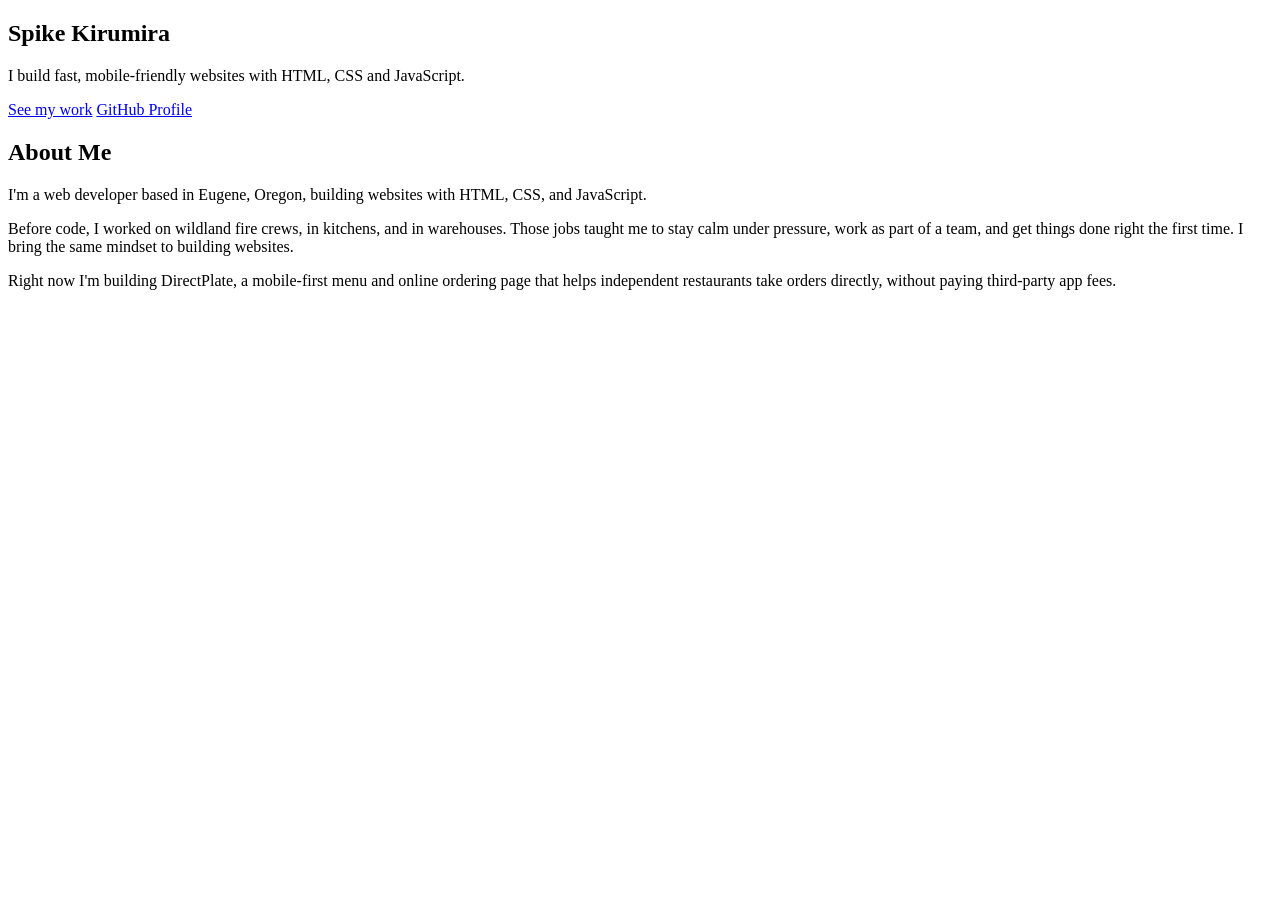
==== index.html @ a1c2012b "Add About section and fix typos" ====
<!DOCTYPE html>
<html lang="en">

<head>
    <meta charset="UTF-8">
    <meta name="viewport" content="width=device-width, initial-scale=1.0">
    <title>Spike | Web Developer.</title>
</head>

<body>
    <main>
        <section id="hero">
            <h1>Spike Kirumira</h1>
            <p>I build fast, mobile-friendly websites with HTML, CSS and JavaScript.</p>
            <a href="#projects">See my work</a>
            <a href="https://github.com/spikeelvis23" target="_blank" rel="noopener">GitHub Profile</a>
        </section>
        <section id="about">
            <h2>About Me</h2>
            <p>I'm a web developer based in Eugene, Oregon, building websites with HTML, CSS, and JavaScript.</p>
            <p>Before code, I worked on wildland fire crews, in kitchens, and in warehouses. Those jobs taught me to
                stay calm under pressure, work as part of a team, and get things done right the first time. I bring
                the same mindset to building websites.</p>
            <p>Right now I'm building DirectPlate, a mobile-first menu and online ordering page that helps independent
                restaurants take orders directly, without paying third-party app fees.</p>
        </section>
    </main>
</body>

</html>
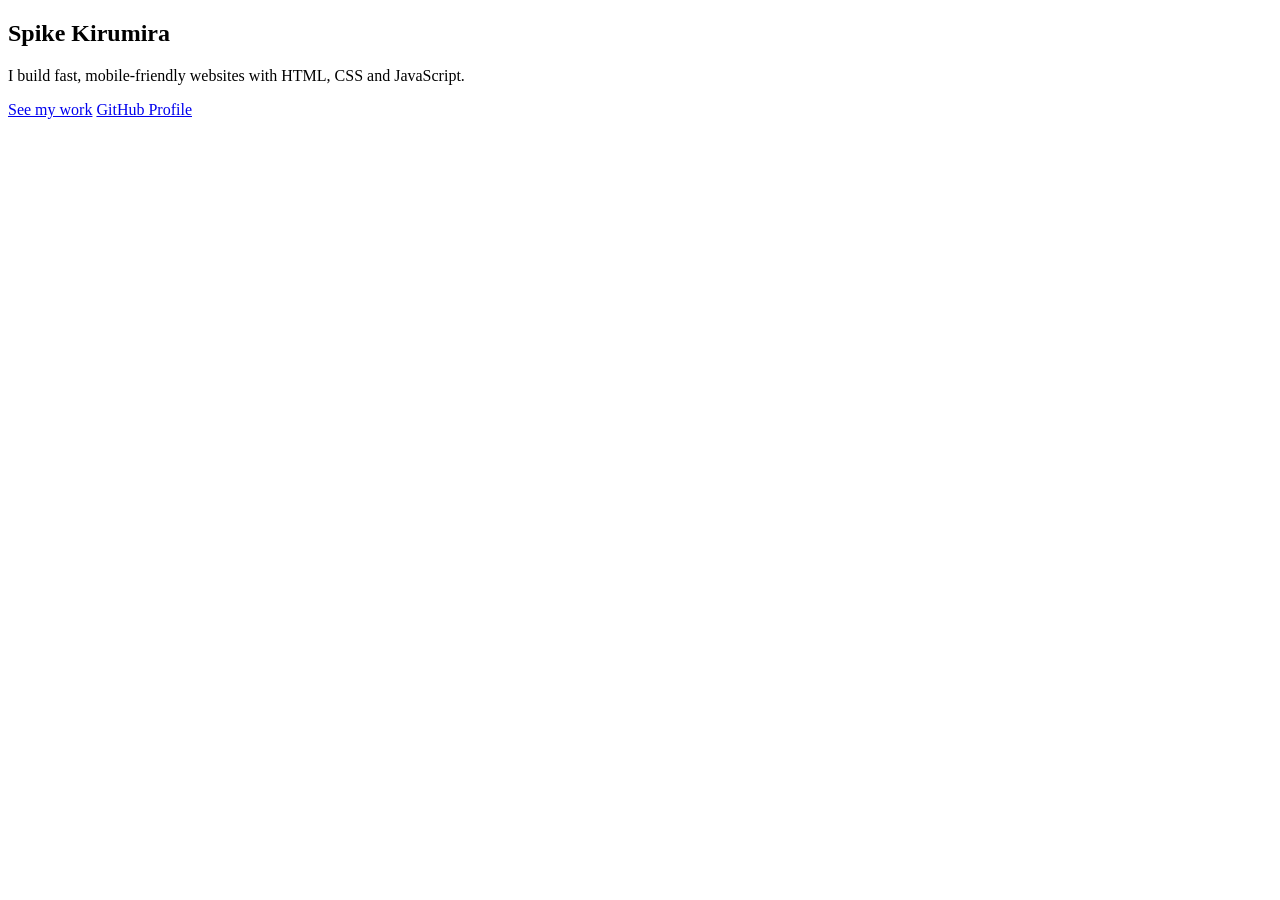
==== commit d4c163c9: "add here section with intro and links" ====
--- a/index.html
+++ b/index.html
@@ -4,7 +4,7 @@
 <head>
     <meta charset="UTF-8">
     <meta name="viewport" content="width=device-width, initial-scale=1.0">
-    <title>Spike | Web Developer.</title>
+    <title>Spike | Web Developer. </title>
 </head>
 
 <body>
@@ -15,15 +15,6 @@
             <a href="#projects">See my work</a>
             <a href="https://github.com/spikeelvis23" target="_blank" rel="noopener">GitHub Profile</a>
         </section>
-        <section id="about">
-            <h2>About Me</h2>
-            <p>I'm a web developer based in Eugene, Oregon, building websites with HTML, CSS, and JavaScript.</p>
-            <p>Before code, I worked on wildland fire crews, in kitchens, and in warehouses. Those jobs taught me to
-                stay calm under pressure, work as part of a team, and get things done right the first time. I bring
-                the same mindset to building websites.</p>
-            <p>Right now I'm building DirectPlate, a mobile-first menu and online ordering page that helps independent
-                restaurants take orders directly, without paying third-party app fees.</p>
-        </section>
     </main>
 </body>
 
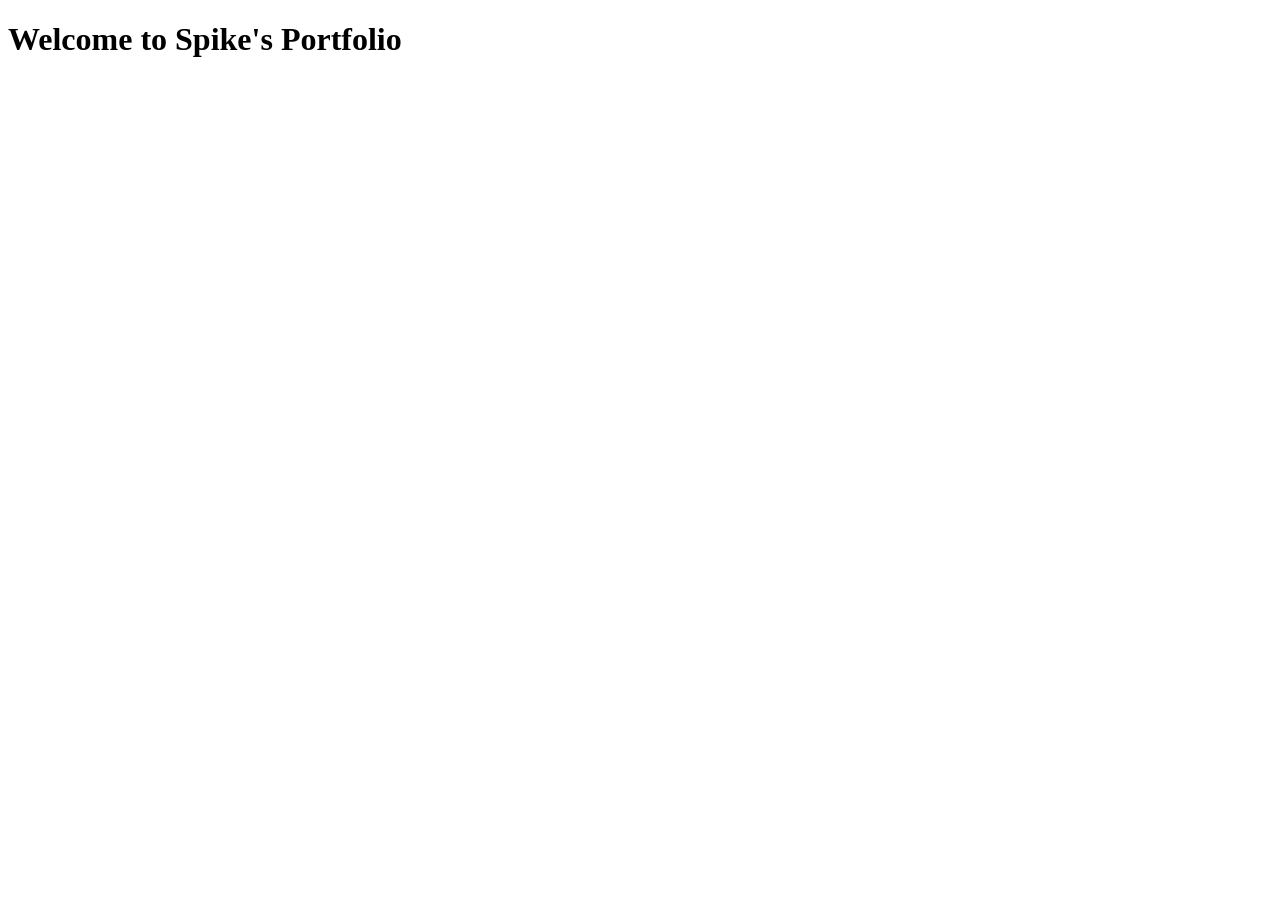
==== commit c66377e8: "Add basic HTML page with heading" ====
--- a/index.html
+++ b/index.html
@@ -9,12 +9,10 @@
 
 <body>
     <main>
-        <section id="hero">
-            <h1>Spike Kirumira</h1>
-            <p>I build fast, mobile-friendly websites with HTML, CSS and JavaScript.</p>
-            <a href="#projects">See my work</a>
-            <a href="https://github.com/spikeelvis23" target="_blank" rel="noopener">GitHub Profile</a>
-        </section>
+        <h1>Welcome to Spike's Portfolio</h1>
+        <p>
+
+        </p>
     </main>
 </body>
 
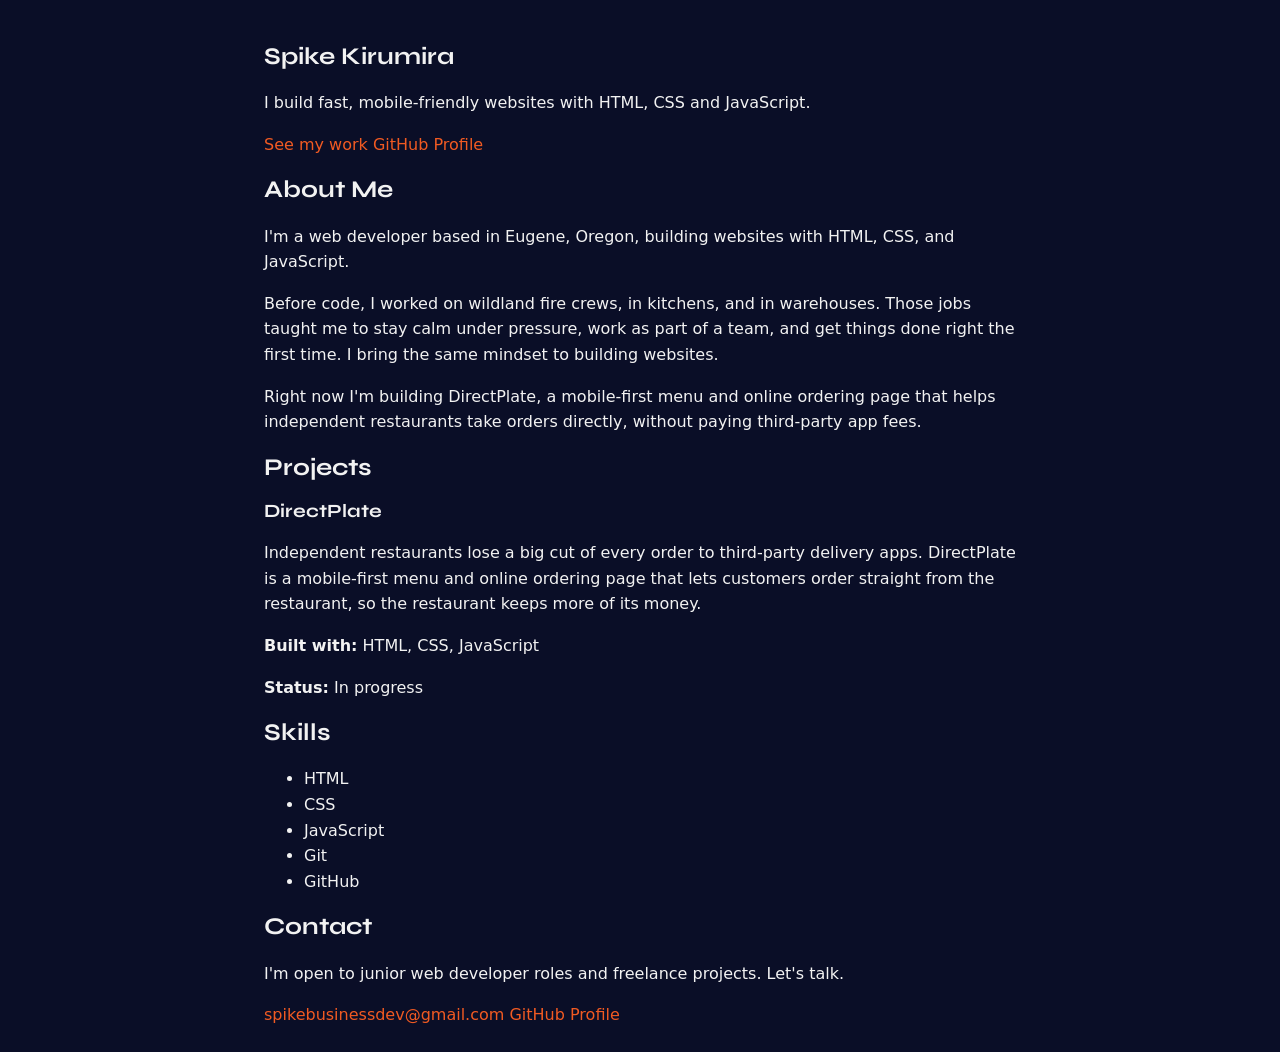
==== commit 15a87fbb: "add color variables and syne heading font" ====
--- a/index.html
+++ b/index.html
@@ -4,15 +4,59 @@
 <head>
     <meta charset="UTF-8">
     <meta name="viewport" content="width=device-width, initial-scale=1.0">
-    <title>Spike | Web Developer. </title>
+    <title>Spike | Web Developer</title>
+    <link rel="preconnect" href="https://fonts.googleapis.com">
+    <link rel="preconnect" href="https://fonts.gstatic.com" crossorigin>
+    <link href="https://fonts.googleapis.com/css2?family=Syne:wght@600;800&display=swap" rel="stylesheet">
+    <link rel="stylesheet" href="style.css">
+    <link rel="icon" href="favicon.ico" type="image/x-icon">
 </head>
 
 <body>
     <main>
-        <h1>Welcome to Spike's Portfolio</h1>
-        <p>
-
-        </p>
+        <section id="hero">
+            <h1>Spike Kirumira</h1>
+            <p>I build fast, mobile-friendly websites with HTML, CSS and JavaScript.</p>
+            <a href="#projects">See my work</a>
+            <a href="https://github.com/spikeelvis23" target="_blank" rel="noopener">GitHub Profile</a>
+        </section>
+        <section id="about">
+            <h2>About Me</h2>
+            <p>I'm a web developer based in Eugene, Oregon, building websites with HTML, CSS, and JavaScript.</p>
+            <p>Before code, I worked on wildland fire crews, in kitchens, and in warehouses. Those jobs taught me to
+                stay calm under pressure, work as part of a team, and get things done right the first time. I bring
+                the same mindset to building websites.</p>
+            <p>Right now I'm building DirectPlate, a mobile-first menu and online ordering page that helps independent
+                restaurants take orders directly, without paying third-party app fees.</p>
+        </section>
+        <!-- Projects section: the "See my work" link jumps here -->
+        <section id="projects">
+            <h2>Projects</h2>
+            <article>
+                <h3>DirectPlate</h3>
+                <p>Independent restaurants lose a big cut of every order to third-party delivery apps.
+                    DirectPlate is a mobile-first menu and online ordering page that lets customers order
+                    straight from the restaurant, so the restaurant keeps more of its money.</p>
+                <p><strong>Built with:</strong> HTML, CSS, JavaScript</p>
+                <p><strong>Status:</strong> In progress</p>
+            </article>
+        </section>
+        <section id="skills">
+            <h2>Skills</h2>
+            <ul>
+                <li>HTML</li>
+                <li>CSS</li>
+                <li>JavaScript</li>
+                <li>Git</li>
+                <li>GitHub</li>
+            </ul>
+        </section>
+        <section id="contact">
+            <h2>Contact</h2>
+            <p>I'm open to junior web developer roles and freelance projects. Let's talk.</p>
+            <a href="mailto:spikebusinessdev@gmail.com">spikebusinessdev@gmail.com</a>
+            <a href="https://github.com/spikeelvis23" target="_blank" rel="noopener">GitHub Profile</a>
+        </section>
     </main>
 </body>
 
--- a/style.css
+++ b/style.css
@@ -0,0 +1,59 @@
+/* Design tokens: change a color here and it updates everywhere */
+:root {
+    --color-bg: #0a0e27;
+    /* dark navy background */
+    --color-text: #f2f2f2;
+    /* off-white text, easier on the eyes than pure white */
+    --color-muted: #a8adc4;
+    /* softer text for less important info */
+    --color-accent: #f15a22;
+    /* orange, used for links and highlights */
+    --font-heading: "Syne", system-ui, sans-serif;
+    --font-body: system-ui, sans-serif;
+}
+
+
+/* Make widths include padding and borders, so sizes are predictable */
+*,
+*::before,
+*::after {
+    box-sizing: border-box;
+}
+
+/* Base page styles */
+body {
+    margin: 0;
+    /* remove the browser's default gap around the page */
+    font-family: var(--font-body);
+    /* use the device's clean built-in font, which loads instantly */
+    line-height: 1.6;
+    /* space between lines, easier to read */
+    color: var(--color-text);
+    /* near-black text, softer on the eyes than pure black */
+    background: var(--color-bg);
+}
+
+/* Keep content from stretching too wide on big screens */
+main {
+    max-width: 800px;
+    /* lines stay a comfortable reading length */
+    margin: 0 auto;
+    /* "auto" on left and right centers it */
+    padding: 1.5rem;
+    /* breathing room on the sides, so text doesn't touch phone edges */
+}
+
+/* Heading get the bold display font */
+h1,
+h2,
+h3 {
+    font-family: var(--font-heading);
+    line-height: 1.1;
+    /*big headings look better with tighter lines */
+}
+
+/* Links get the accent color */
+a {
+    color: var(--color-accent);
+    text-decoration: none;
+}
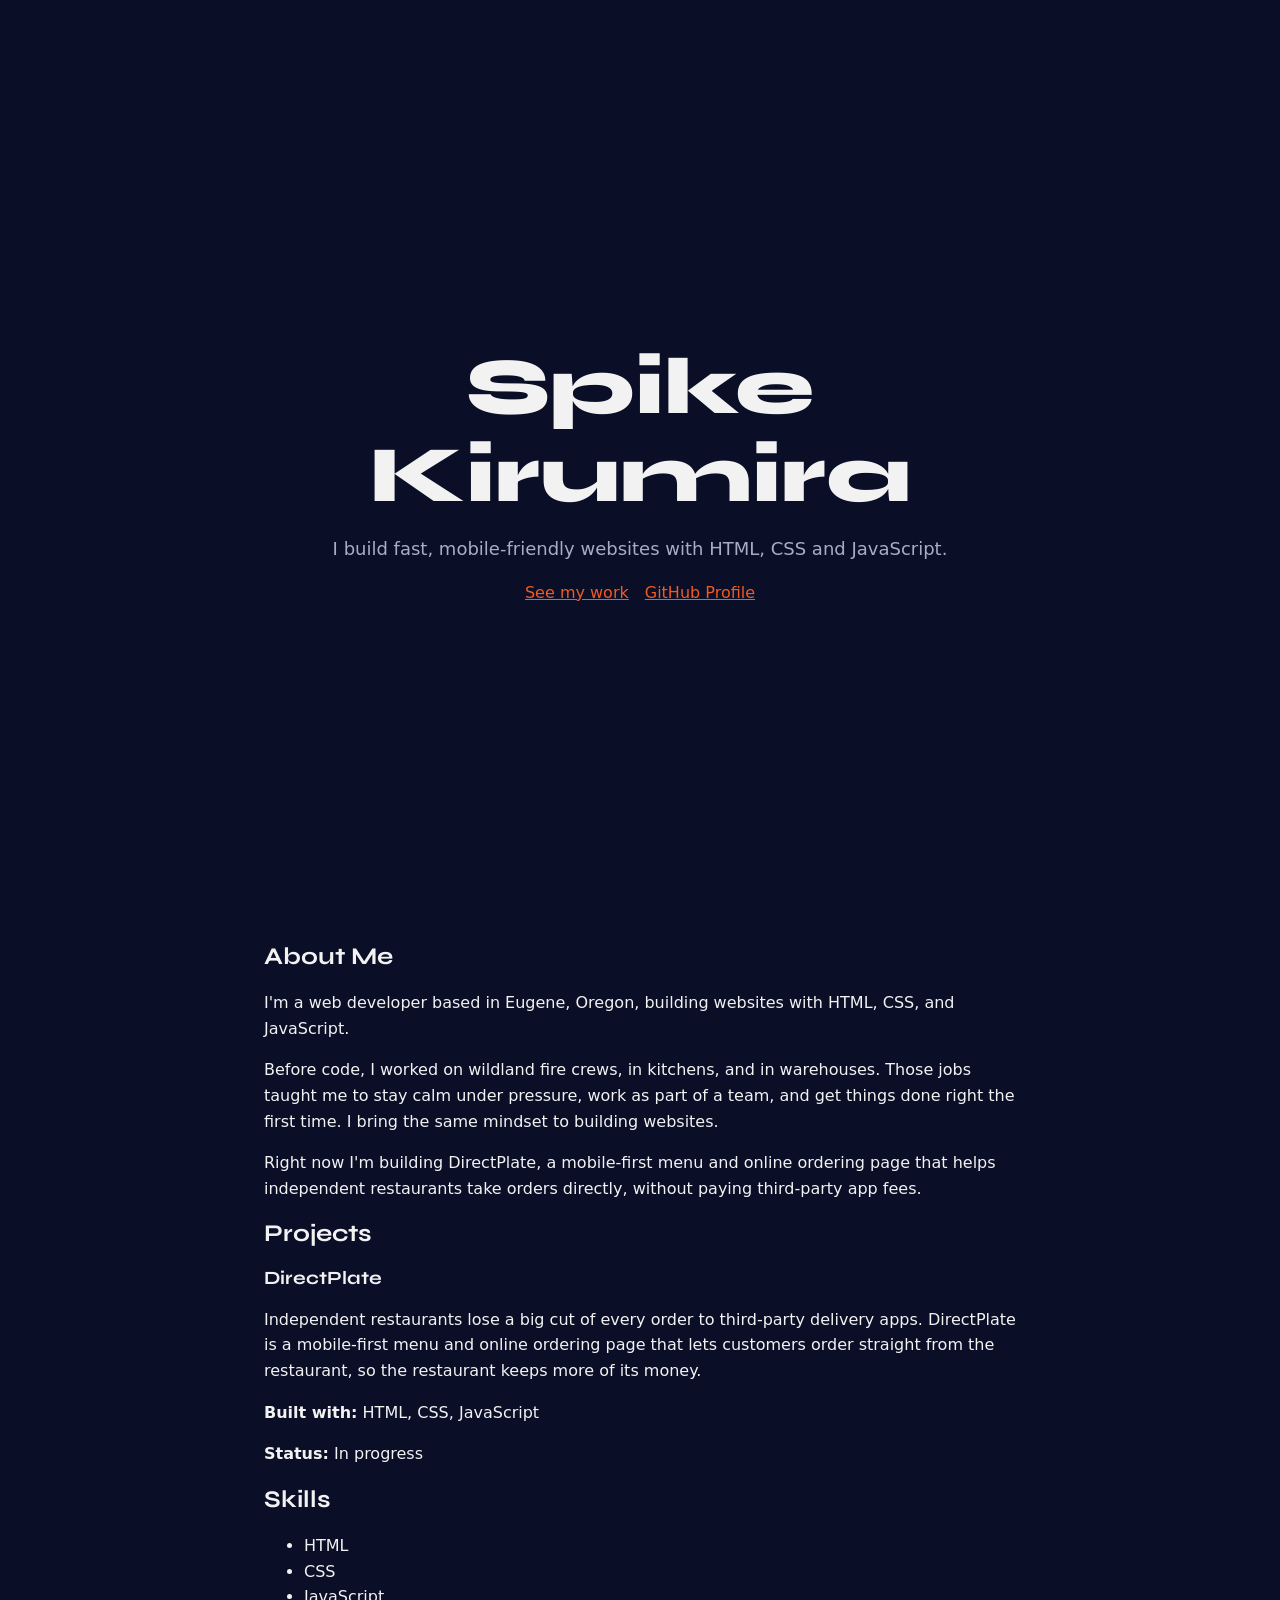
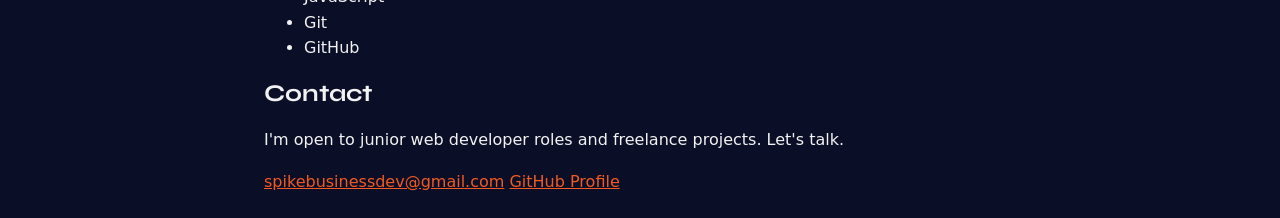
==== commit 88fd32fe: "style hero section" ====
--- a/index.html
+++ b/index.html
@@ -17,8 +17,10 @@
         <section id="hero">
             <h1>Spike Kirumira</h1>
             <p>I build fast, mobile-friendly websites with HTML, CSS and JavaScript.</p>
-            <a href="#projects">See my work</a>
-            <a href="https://github.com/spikeelvis23" target="_blank" rel="noopener">GitHub Profile</a>
+            <div class="hero-links">
+                <a href="#projects">See my work</a>
+                <a href="https://github.com/spikeelvis23" target="_blank" rel="noopener">GitHub Profile</a>
+            </div>
         </section>
         <section id="about">
             <h2>About Me</h2>
--- a/style.css
+++ b/style.css
@@ -28,8 +28,8 @@
     /* use the device's clean built-in font, which loads instantly */
     line-height: 1.6;
     /* space between lines, easier to read */
+    /* off-white text, softer on the eyes than pure white */
     color: var(--color-text);
-    /* near-black text, softer on the eyes than pure black */
     background: var(--color-bg);
 }
 
@@ -43,7 +43,7 @@
     /* breathing room on the sides, so text doesn't touch phone edges */
 }
 
-/* Heading get the bold display font */
+/* Headings get the bold display font */
 h1,
 h2,
 h3 {
@@ -55,5 +55,37 @@
 /* Links get the accent color */
 a {
     color: var(--color-accent);
-    text-decoration: none;
+}
+
+/* Hero: fills the first screen, everything centered */
+#hero {
+    min-height: 100vh;
+    display: flex;
+    flex-direction: column;
+    justify-content: center;
+    align-items: center;
+    text-align: center;
+    gap: 1rem;
+}
+
+/* Your name: big and bold */
+#hero h1 {
+    font-size: clamp(2.5rem, 10vw, 5rem);
+    font-weight: 800;
+    margin: 0;
+}
+
+/* Tagline: softer color */
+#hero p {
+    font-size: 1.125rem;
+    color: var(--color-muted);
+    margin: 0;
+}
+
+/* Links in a row that wraps on small screens */
+.hero-links {
+    display: flex;
+    flex-wrap: wrap;
+    justify-content: center;
+    gap: 1rem;
 }
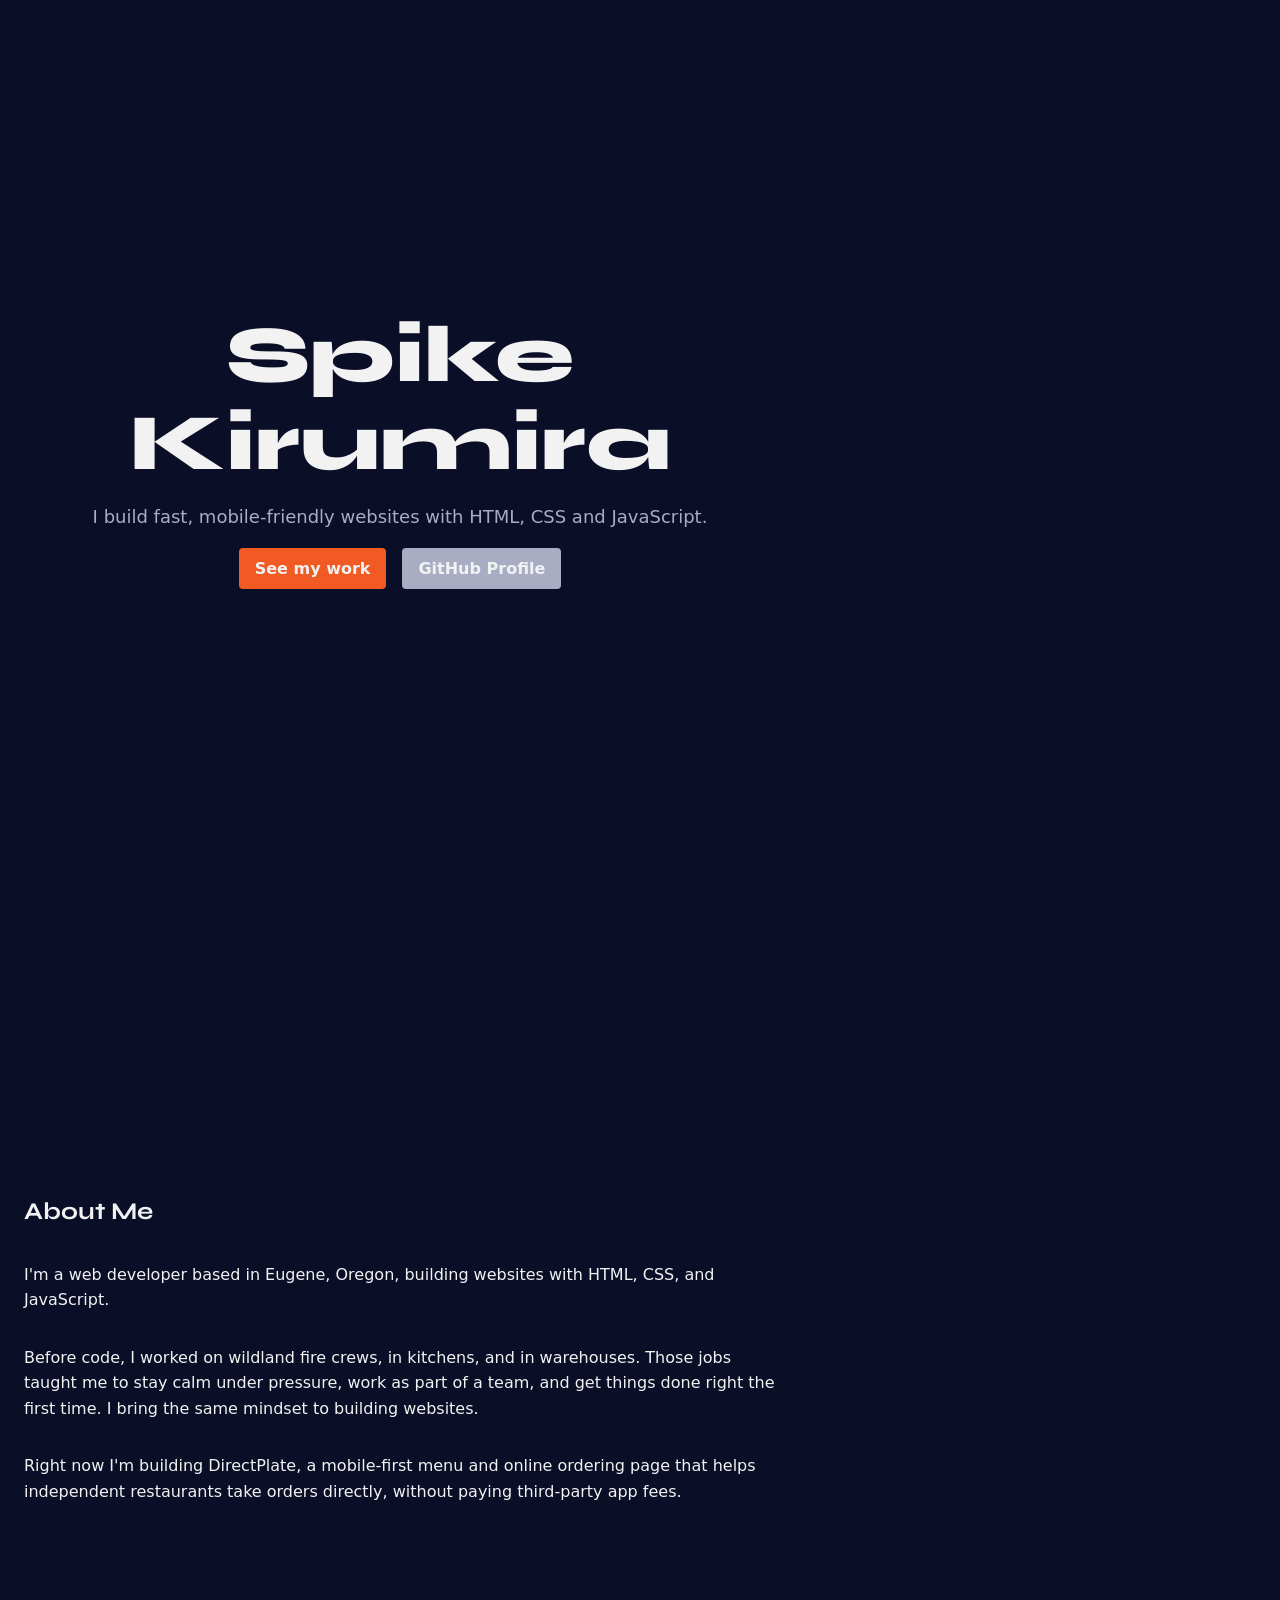
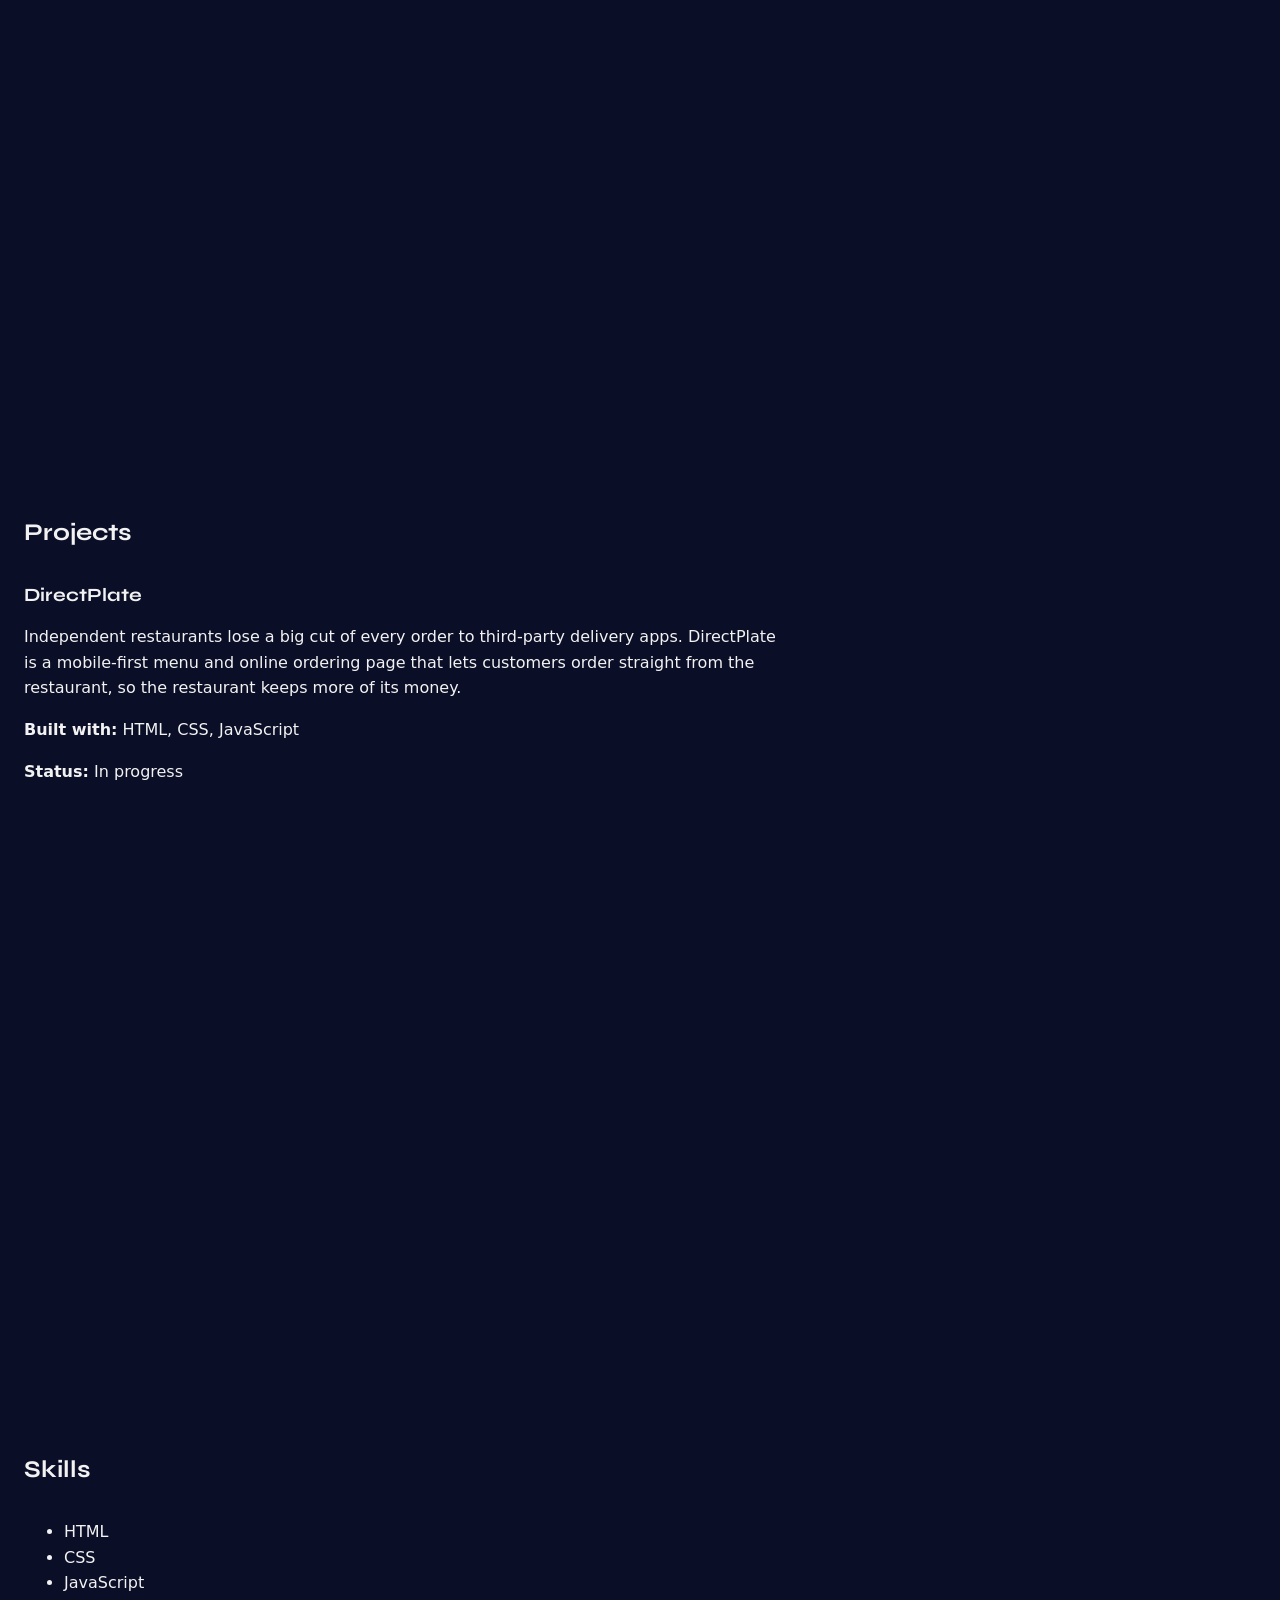
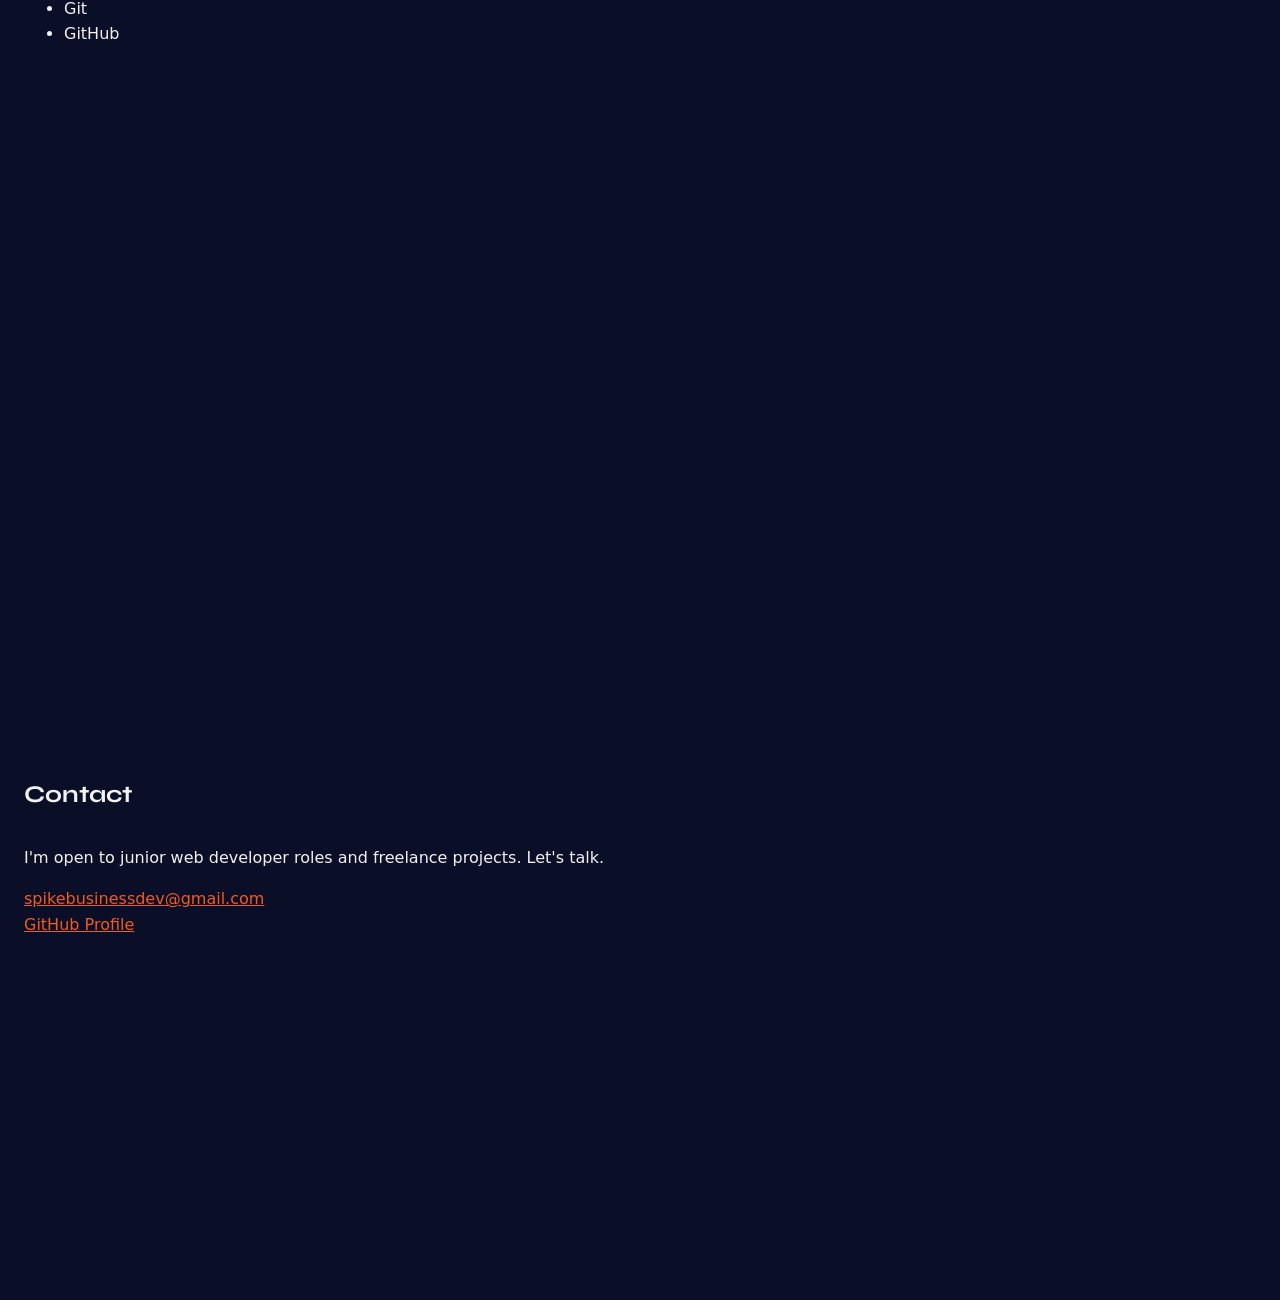
==== commit 5e756b50: "Make esch section a full-screen page" ====
--- a/index.html
+++ b/index.html
@@ -18,8 +18,9 @@
             <h1>Spike Kirumira</h1>
             <p>I build fast, mobile-friendly websites with HTML, CSS and JavaScript.</p>
             <div class="hero-links">
-                <a href="#projects">See my work</a>
-                <a href="https://github.com/spikeelvis23" target="_blank" rel="noopener">GitHub Profile</a>
+                <a href="#projects" class="btn btn-primary">See my work</a>
+                <a href="https://github.com/spikeelvis23" target="_blank" rel="noopener"
+                    class="btn btn-secondary">GitHub Profile</a>
             </div>
         </section>
         <section id="about">
--- a/style.css
+++ b/style.css
@@ -36,12 +36,9 @@
 /* Keep content from stretching too wide on big screens */
 main {
     max-width: 800px;
-    /* lines stay a comfortable reading length */
-    margin: 0 auto;
-    /* "auto" on left and right centers it */
-    padding: 1.5rem;
-    /* breathing room on the sides, so text doesn't touch phone edges */
+    ...
 }
+
 
 /* Headings get the bold display font */
 h1,
@@ -88,4 +85,42 @@
     flex-wrap: wrap;
     justify-content: center;
     gap: 1rem;
+}
+
+/* Buttons */
+.btn {
+    display: inline-block;
+    padding: 0.5rem 1rem;
+    border-radius: 0.25rem;
+    text-decoration: none;
+    font-weight: 600;
+}
+
+/* Main button; solid orange with dark text */
+.btn-primary {
+    background-color: var(--color-accent);
+    color: var(--color-text);
+}
+
+/* Backup button; just the outline, with light text */
+.btn-secondary {
+    background-color: var(--color-muted);
+    color: var(--color-text);
+}
+
+/* Every section is its own full-screen "page" */
+section {
+    min-height: 100vh;
+    padding: 4rem 1.5rem;
+    display: flex;
+    flex-direction: column;
+    justify-content: center;
+}
+
+/* Keep the text inside each page from getting too wide */
+section>* {
+    width: 100%;
+    max-width: 800px;
+    margin-left: auto;
+    margin-right: auto;
 }
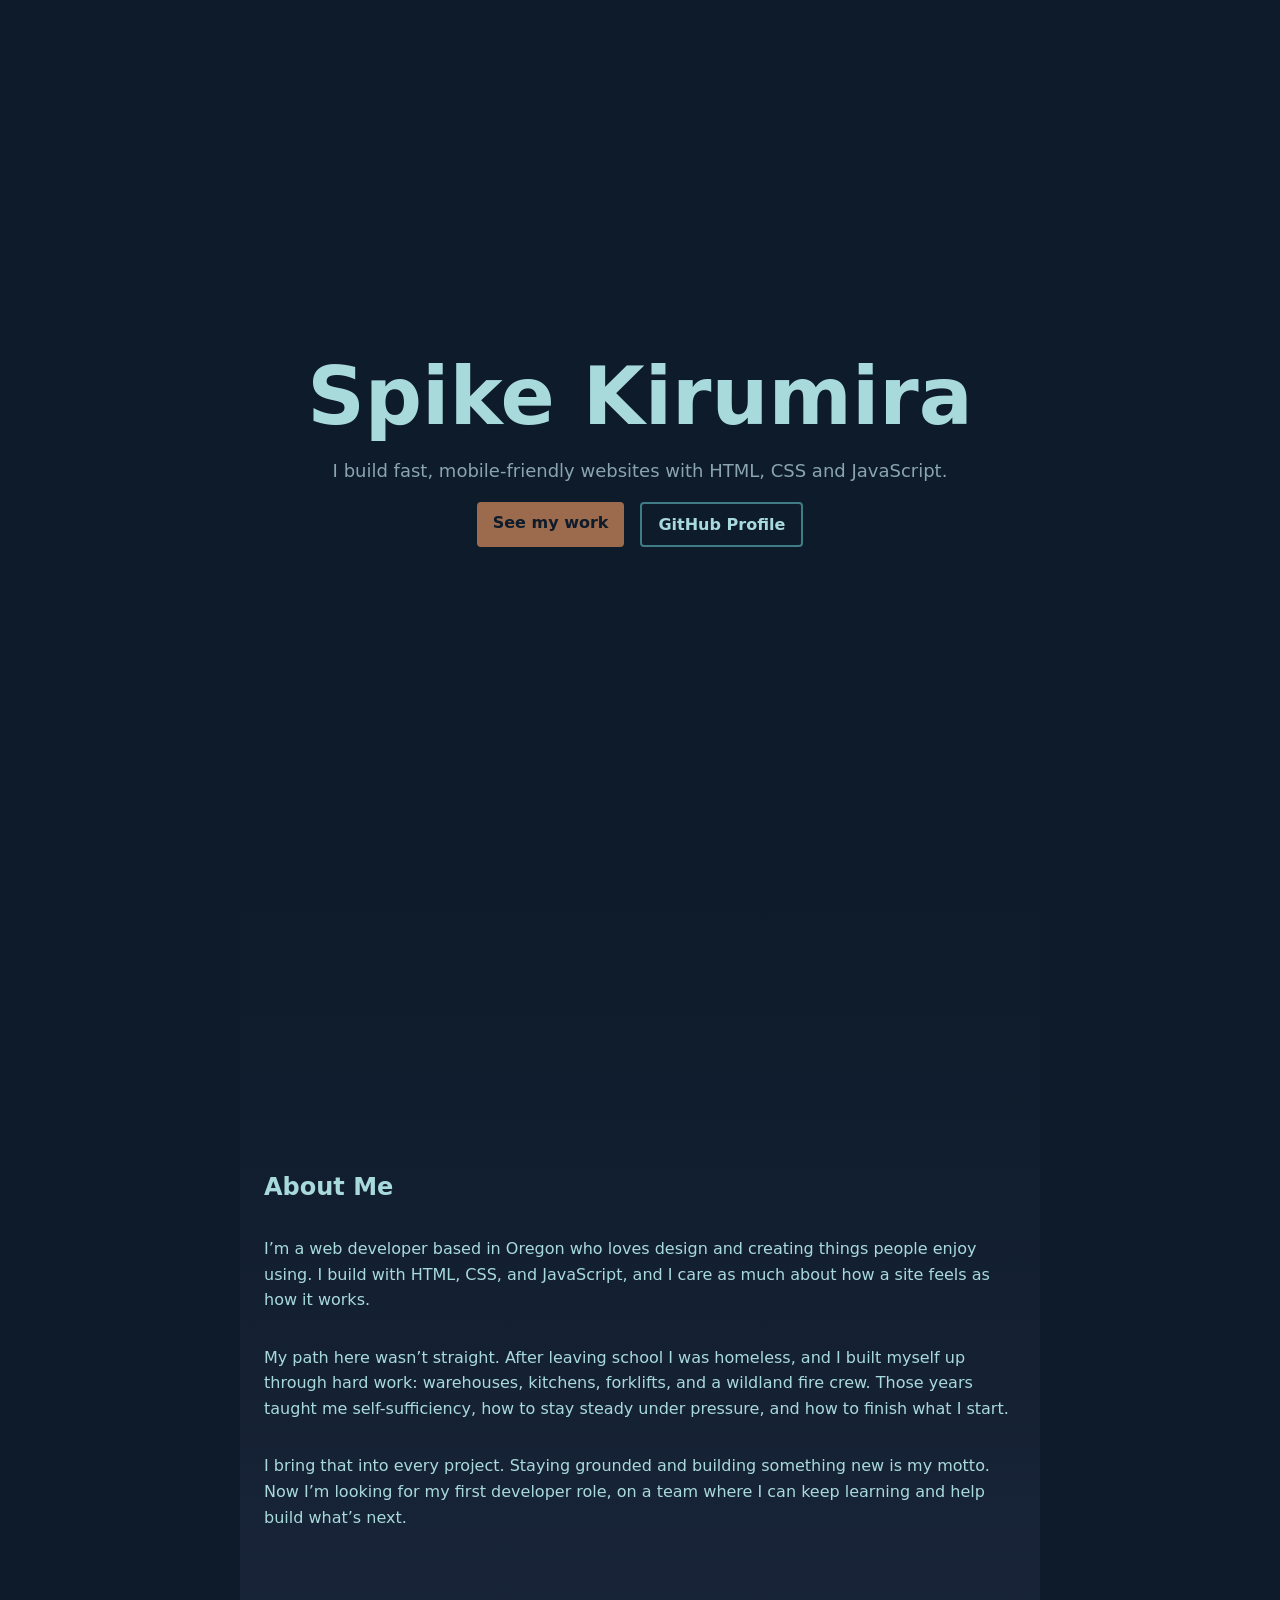
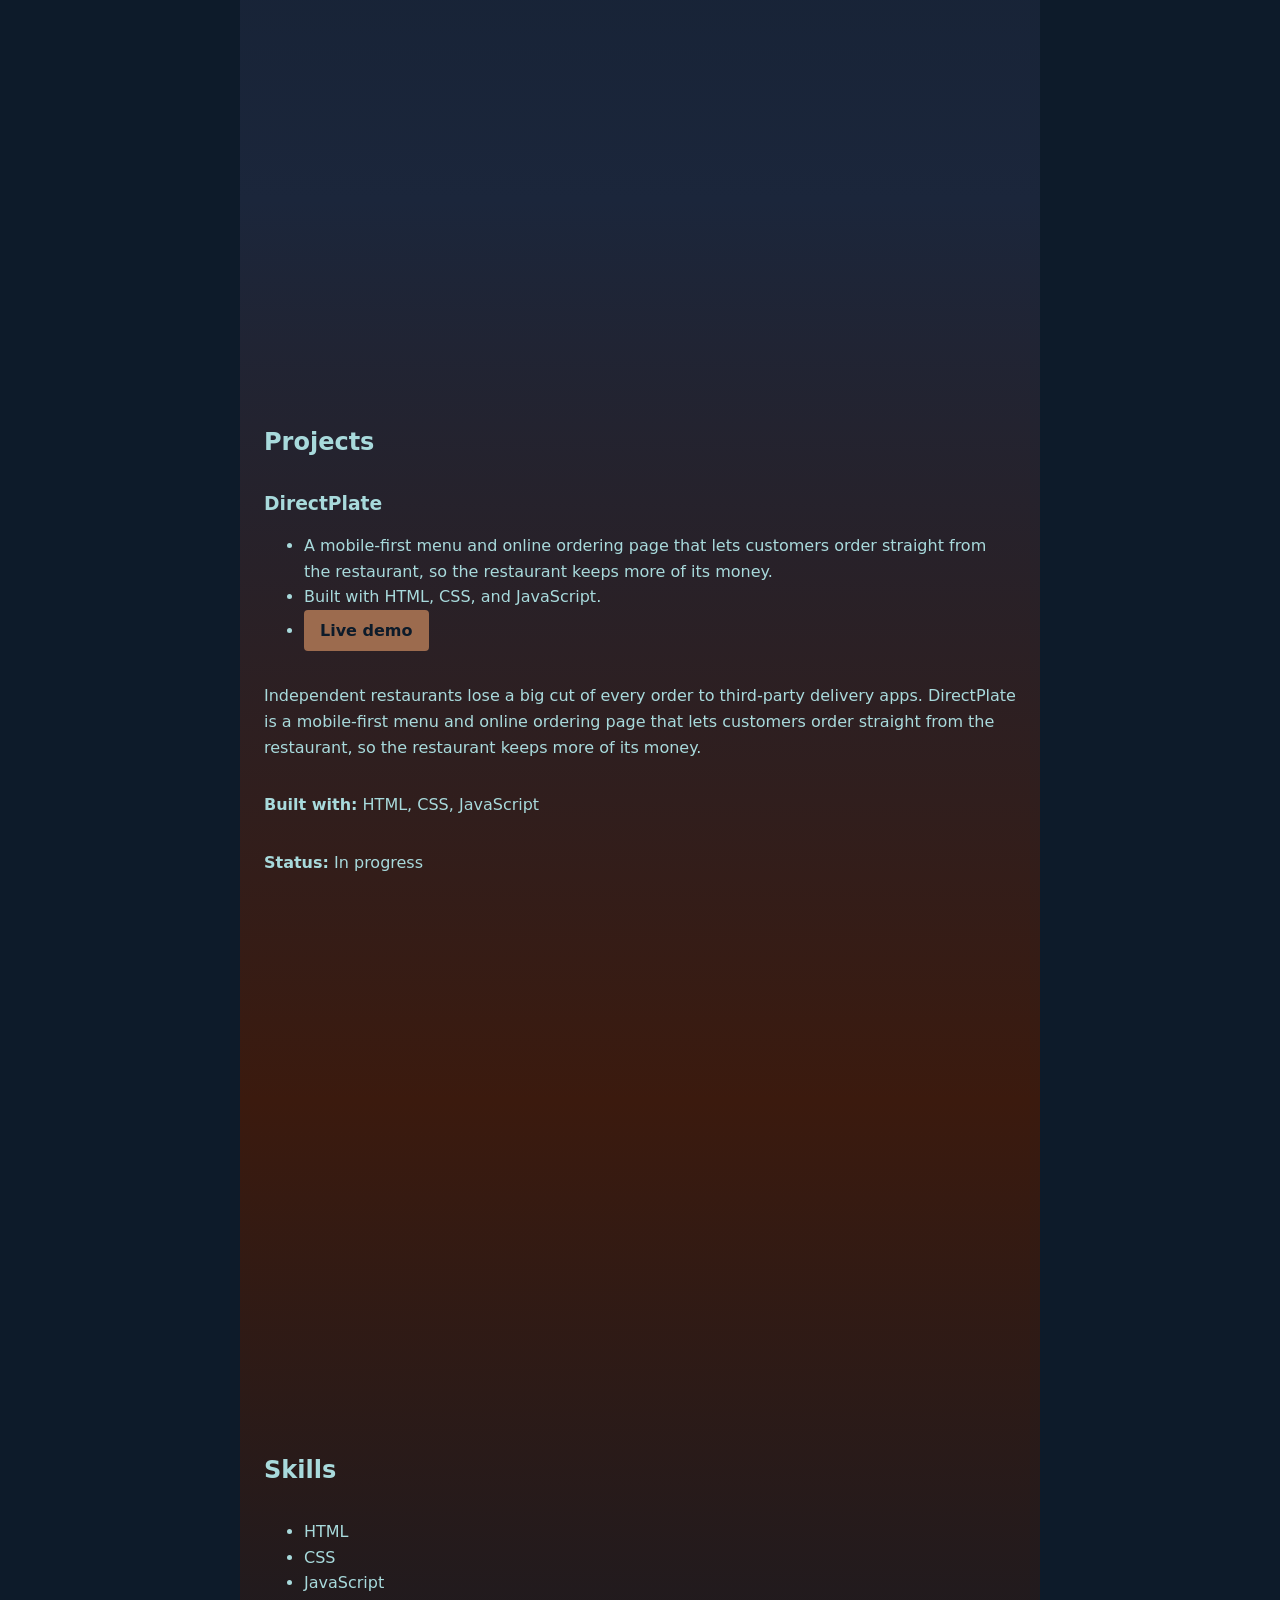
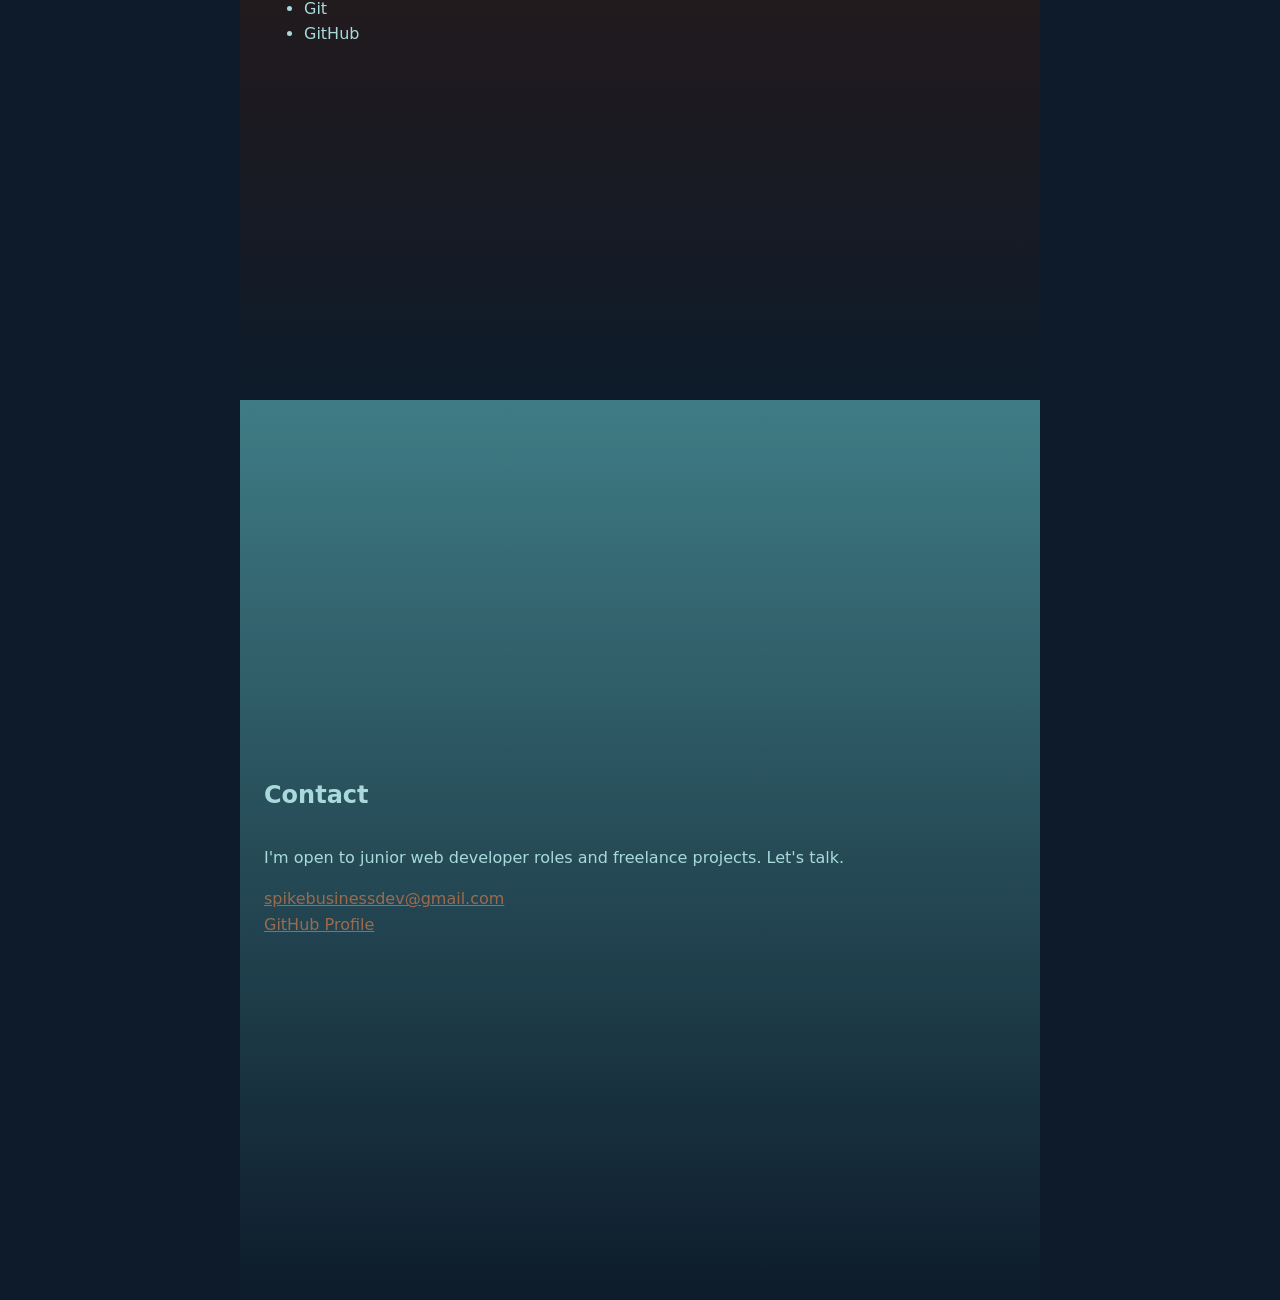
==== commit 484b5073: "Add DirectPlate card with in-progress label" ====
--- a/index.html
+++ b/index.html
@@ -25,23 +25,39 @@
         </section>
         <section id="about">
             <h2>About Me</h2>
-            <p>I'm a web developer based in Eugene, Oregon, building websites with HTML, CSS, and JavaScript.</p>
-            <p>Before code, I worked on wildland fire crews, in kitchens, and in warehouses. Those jobs taught me to
-                stay calm under pressure, work as part of a team, and get things done right the first time. I bring
-                the same mindset to building websites.</p>
-            <p>Right now I'm building DirectPlate, a mobile-first menu and online ordering page that helps independent
-                restaurants take orders directly, without paying third-party app fees.</p>
+            <p> I’m a web developer based in Oregon who loves design and creating things people enjoy using. I build
+                with HTML, CSS, and JavaScript, and I care as much about how a site feels as how it works.</p>
+
+            <p>My path here wasn’t straight. After leaving school I was homeless, and I built myself up through hard
+                work: warehouses, kitchens, forklifts, and a wildland fire crew. Those years taught me self-sufficiency,
+                how to stay steady under pressure, and how to finish what I start.</p>
+
+            <p> I bring that into every project. Staying grounded and building something new is my motto. Now I’m
+                looking for my first developer role, on a team where I can keep learning and help build what’s next.</p>
         </section>
         <!-- Projects section: the "See my work" link jumps here -->
         <section id="projects">
             <h2>Projects</h2>
             <article>
-                <h3>DirectPlate</h3>
-                <p>Independent restaurants lose a big cut of every order to third-party delivery apps.
-                    DirectPlate is a mobile-first menu and online ordering page that lets customers order
-                    straight from the restaurant, so the restaurant keeps more of its money.</p>
-                <p><strong>Built with:</strong> HTML, CSS, JavaScript</p>
-                <p><strong>Status:</strong> In progress</p>
+                <H3>DirectPlate</H3>
+                <ul>
+                    <li>
+                        A mobile-first menu and online ordering page that lets customers order straight from the
+                        restaurant, so the restaurant keeps more of its money.
+                    </li>
+                    <li>
+                        Built with HTML, CSS, and JavaScript.
+                    </li>
+                    <li>
+                        <a href="https://spikeelvis23.github.io/directplate/" class="btn btn-primary">Live demo</a>
+                    </li>
+                </ul>
+            </article>
+            <p>Independent restaurants lose a big cut of every order to third-party delivery apps.
+                DirectPlate is a mobile-first menu and online ordering page that lets customers order
+                straight from the restaurant, so the restaurant keeps more of its money.</p>
+            <p><strong>Built with:</strong> HTML, CSS, JavaScript</p>
+            <p><strong>Status:</strong> In progress</p>
             </article>
         </section>
         <section id="skills">
--- a/style.css
+++ b/style.css
@@ -1,17 +1,25 @@
 /* Design tokens: change a color here and it updates everywhere */
 :root {
-    --color-bg: #0a0e27;
-    /* dark navy background */
-    --color-text: #f2f2f2;
-    /* off-white text, easier on the eyes than pure white */
-    --color-muted: #a8adc4;
-    /* softer text for less important info */
-    --color-accent: #f15a22;
-    /* orange, used for links and highlights */
-    --font-heading: "Syne", system-ui, sans-serif;
-    --font-body: system-ui, sans-serif;
+    /* Colors, named by their job so you can swap them safely */
+    --color-bg: #0D1B2A;
+    /* ink navy: page background */
+    --color-surface: #1B263B;
+    /* harbor: cards/sections */
+    --color-accent: #9c6b4E;
+    /* slate orange, lightened so dark text on it is readable */
+    --color-secondary: #3F7C85;
+    /* ocean: borders, secondary accents */
+    --color-ember: #3B1A0E;
+    /* dark warm brown for gradients */
+    --color-text: #A8DADC;
+    /* seafoam: main text on dark */
+    --color-muted: #8AA4B0;
+    /* softer text, like the tagline */
+
+    /* Fonts: built-in system fonts, which load instantly */
+    --font-body: system-ui, -apple-system, "Segoe UI", Roboto, sans-serif;
+    --font-heading: system-ui, -apple-system, "Segoe UI", Roboto, sans-serif;
 }
-
 
 /* Make widths include padding and borders, so sizes are predictable */
 *,
@@ -25,10 +33,8 @@
     margin: 0;
     /* remove the browser's default gap around the page */
     font-family: var(--font-body);
-    /* use the device's clean built-in font, which loads instantly */
     line-height: 1.6;
     /* space between lines, easier to read */
-    /* off-white text, softer on the eyes than pure white */
     color: var(--color-text);
     background: var(--color-bg);
 }
@@ -36,17 +42,17 @@
 /* Keep content from stretching too wide on big screens */
 main {
     max-width: 800px;
-    ...
+    margin: 0 auto;
+    /* center it */
 }
 
-
-/* Headings get the bold display font */
+/* Headings */
 h1,
 h2,
 h3 {
     font-family: var(--font-heading);
     line-height: 1.1;
-    /*big headings look better with tighter lines */
+    /* big headings look better with tighter lines */
 }
 
 /* Links get the accent color */
@@ -68,6 +74,7 @@
 /* Your name: big and bold */
 #hero h1 {
     font-size: clamp(2.5rem, 10vw, 5rem);
+    /* scales with screen width, within limits */
     font-weight: 800;
     margin: 0;
 }
@@ -87,7 +94,7 @@
     gap: 1rem;
 }
 
-/* Buttons */
+/* Buttons: shared base styles */
 .btn {
     display: inline-block;
     padding: 0.5rem 1rem;
@@ -96,15 +103,16 @@
     font-weight: 600;
 }
 
-/* Main button; solid orange with dark text */
+/* Main button: solid orange with dark text */
 .btn-primary {
     background-color: var(--color-accent);
-    color: var(--color-text);
+    color: var(--color-bg);
 }
 
-/* Backup button; just the outline, with light text */
+/* Backup button: transparent with an outline and light text */
 .btn-secondary {
-    background-color: var(--color-muted);
+    background-color: transparent;
+    border: 2px solid var(--color-secondary);
     color: var(--color-text);
 }
 
@@ -117,10 +125,30 @@
     justify-content: center;
 }
 
-/* Keep the text inside each page from getting too wide */
+/* Keep the text inside each section from getting too wide */
 section>* {
     width: 100%;
     max-width: 800px;
     margin-left: auto;
     margin-right: auto;
+}
+
+/* About: ink navy fading into harbor */
+#about {
+    background: linear-gradient(180deg, var(--color-bg) 0%, var(--color-surface) 100%);
+}
+
+/* Projects: harbor fading into dark ember */
+#projects {
+    background: linear-gradient(180deg, var(--color-surface) 0%, var(--color-ember) 100%);
+}
+
+/* Skills: dark ember fading into ink navy */
+#skills {
+    background: linear-gradient(180deg, var(--color-ember) 0%, var(--color-bg) 100%);
+}
+
+/* Contact: ocean teal fading into ink navy */
+#contact {
+    background: linear-gradient(180deg, var(--color-secondary) 0%, var(--color-bg) 100%);
 }
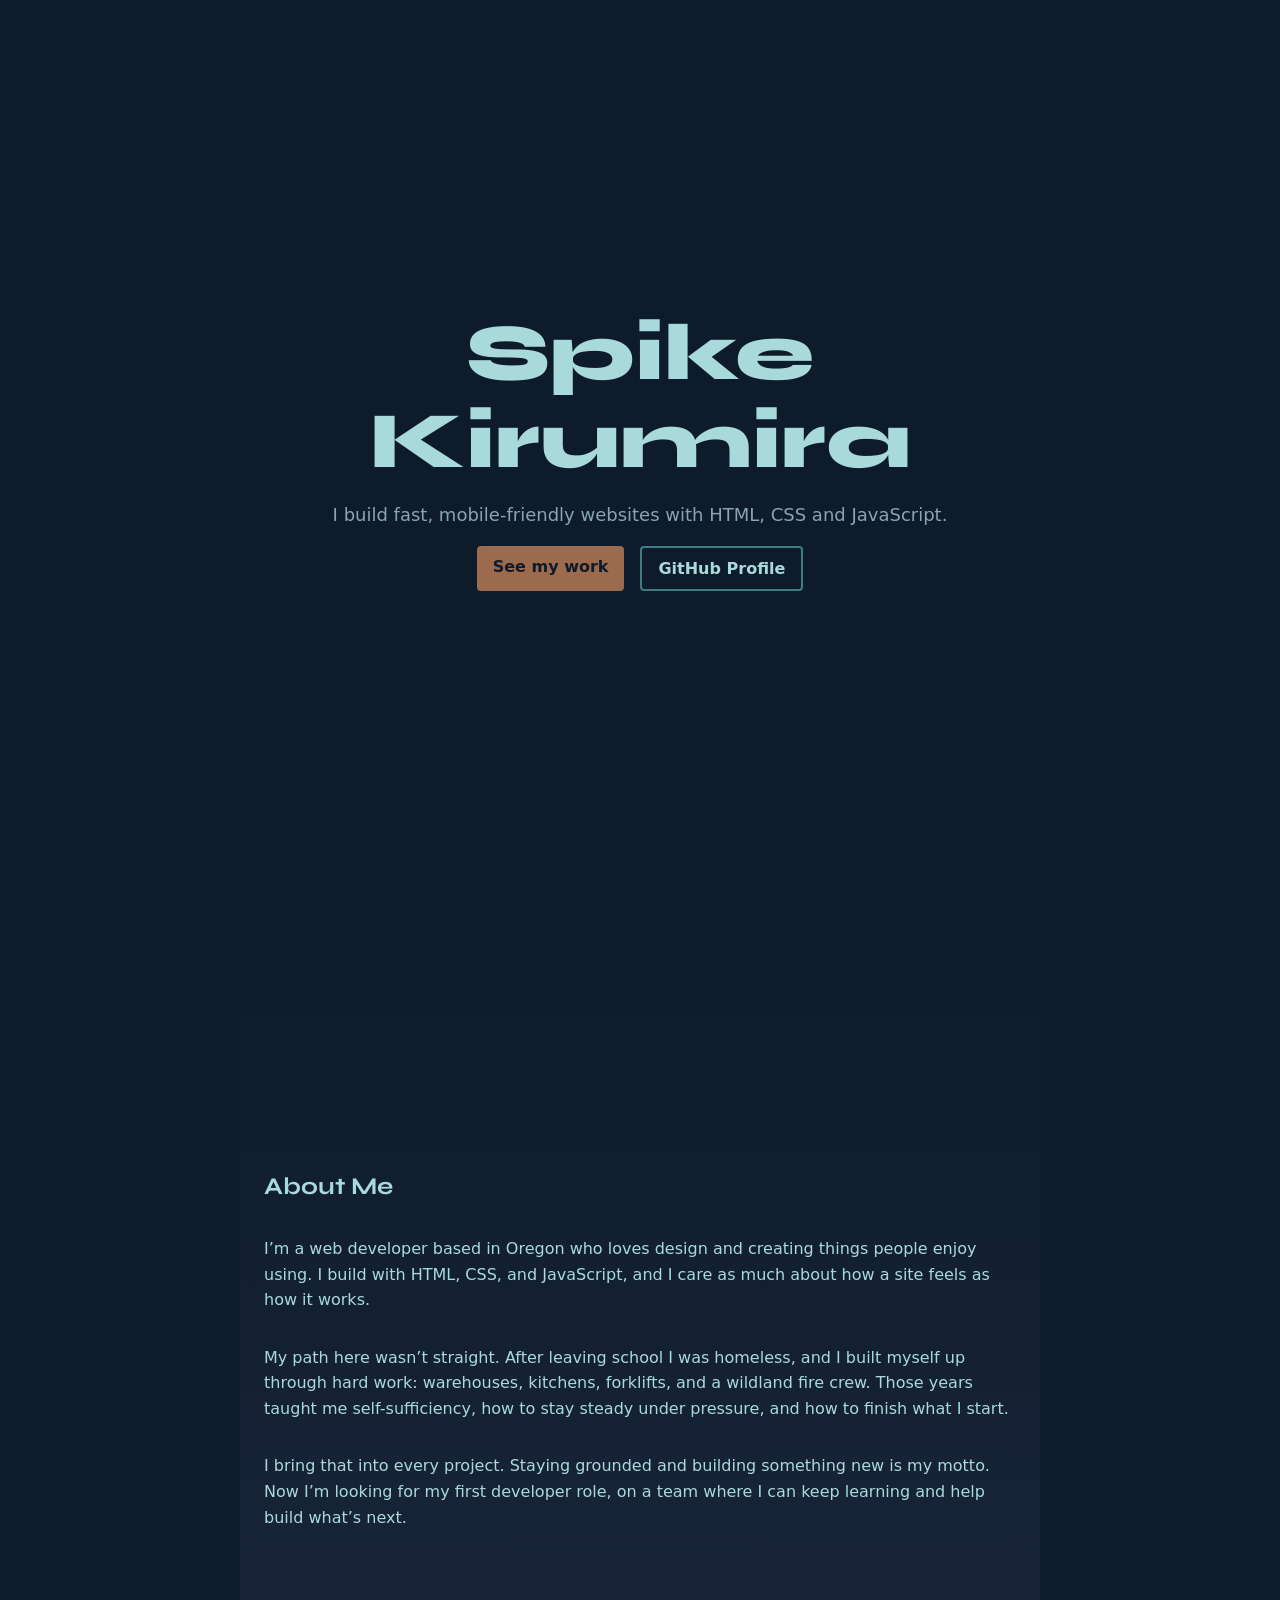
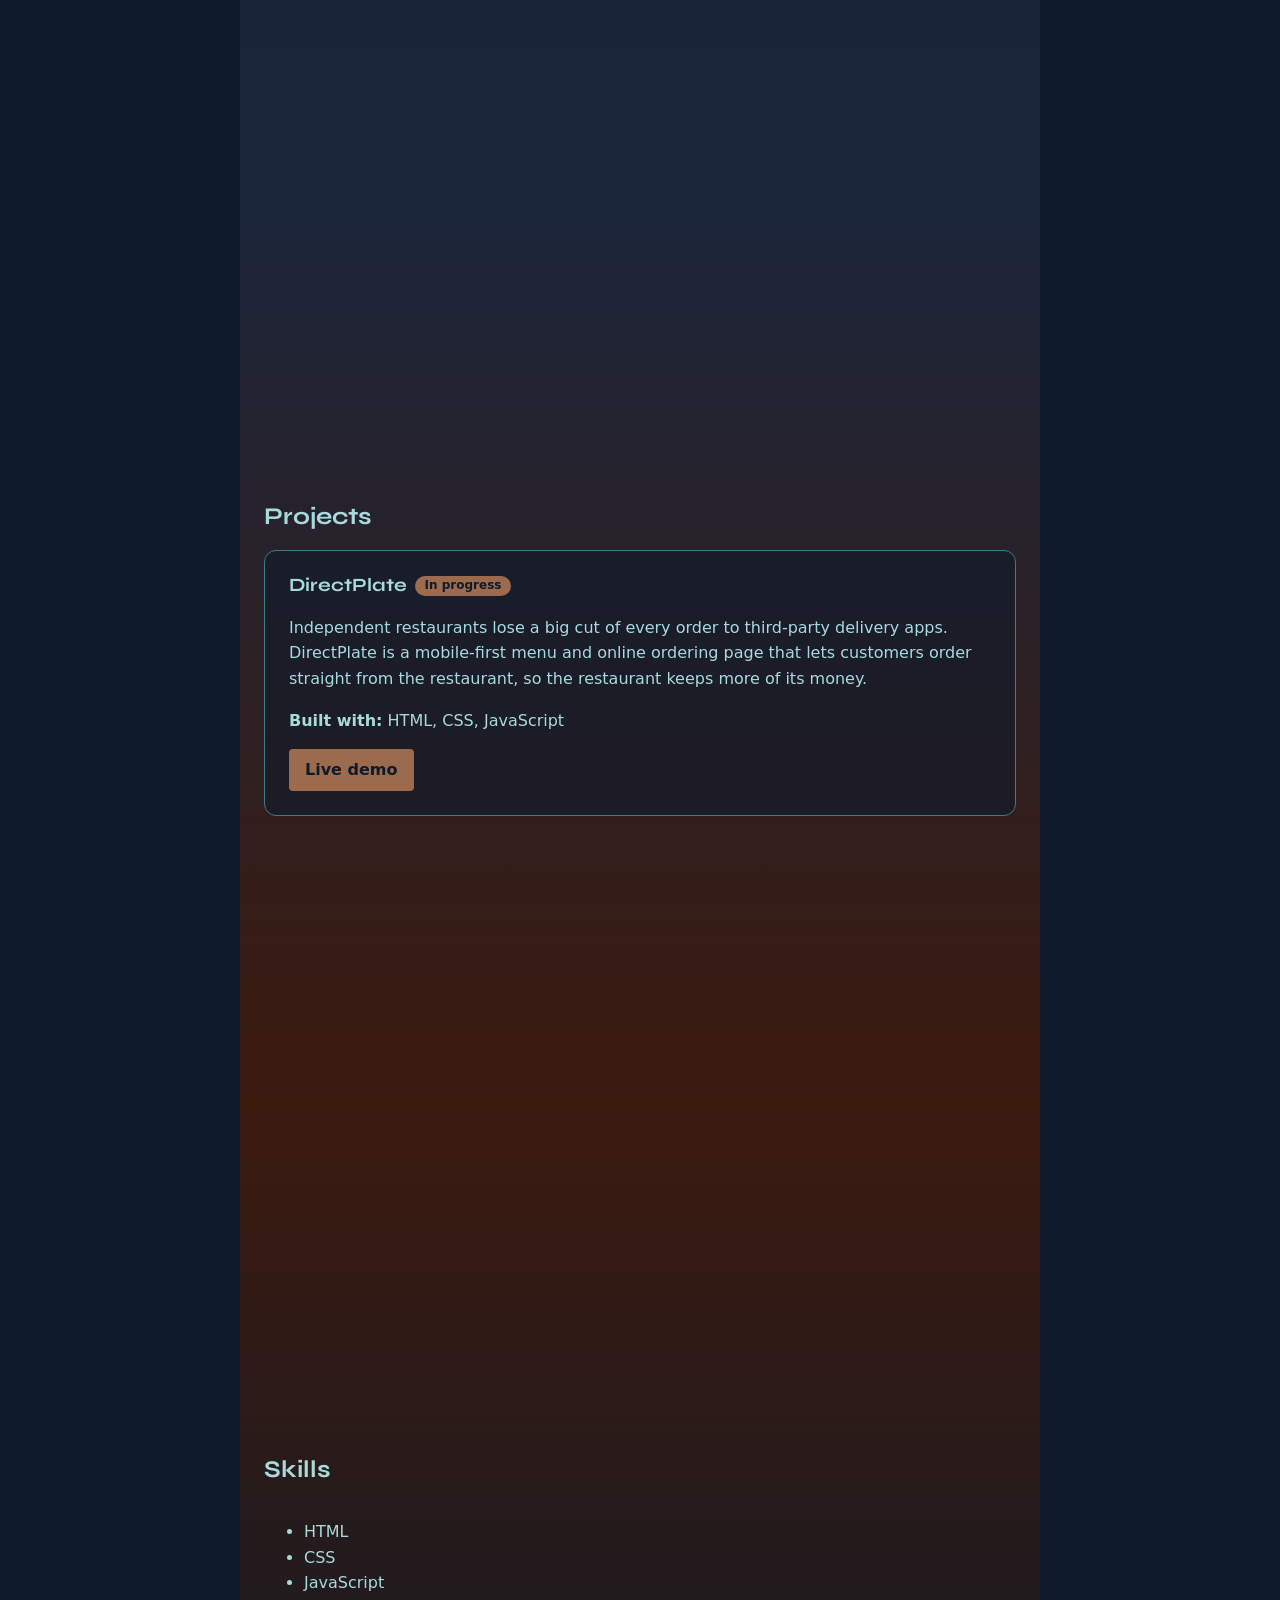
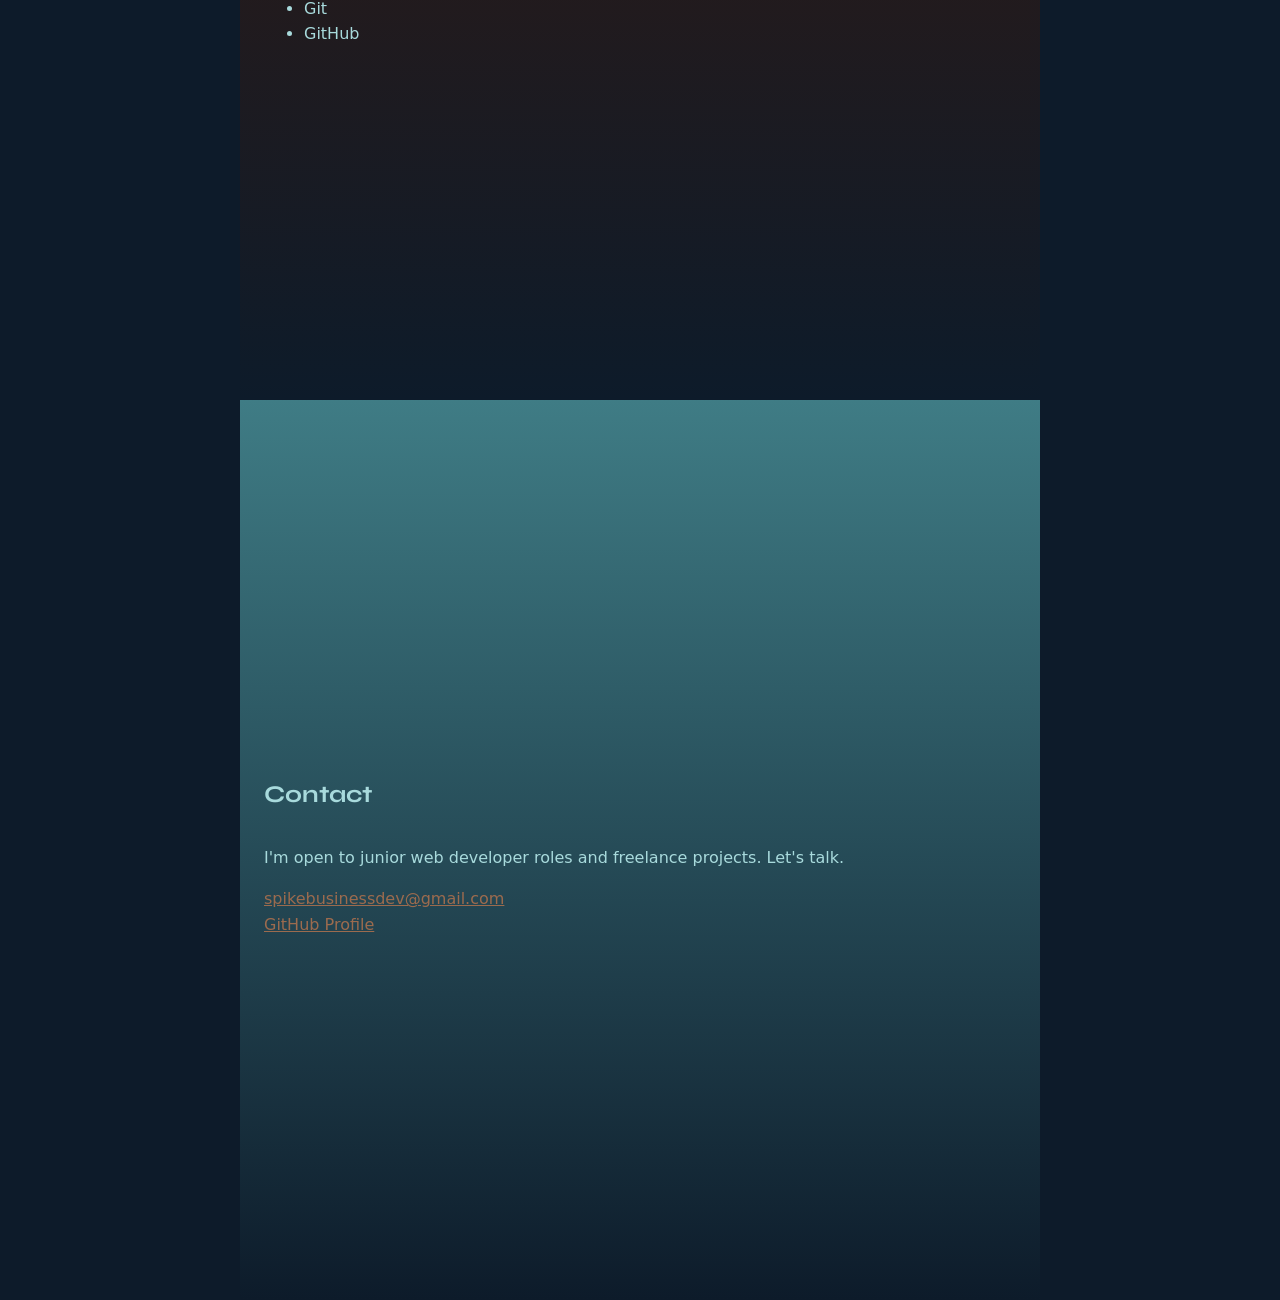
==== commit 8a00f128: "Add EdgeBook app and fix portfolio and EdgeBook bugs Portfolio: - Fix broken Projects HTML (stray </" ====
--- a/index.html
+++ b/index.html
@@ -9,7 +9,7 @@
     <link rel="preconnect" href="https://fonts.gstatic.com" crossorigin>
     <link href="https://fonts.googleapis.com/css2?family=Syne:wght@600;800&display=swap" rel="stylesheet">
     <link rel="stylesheet" href="style.css">
-    <link rel="icon" href="favicon.ico" type="image/x-icon">
+    <link rel="icon" href="favicon.svg" type="image/svg+xml">
 </head>
 
 <body>
@@ -38,26 +38,13 @@
         <!-- Projects section: the "See my work" link jumps here -->
         <section id="projects">
             <h2>Projects</h2>
-            <article>
-                <H3>DirectPlate</H3>
-                <ul>
-                    <li>
-                        A mobile-first menu and online ordering page that lets customers order straight from the
-                        restaurant, so the restaurant keeps more of its money.
-                    </li>
-                    <li>
-                        Built with HTML, CSS, and JavaScript.
-                    </li>
-                    <li>
-                        <a href="https://spikeelvis23.github.io/directplate/" class="btn btn-primary">Live demo</a>
-                    </li>
-                </ul>
-            </article>
-            <p>Independent restaurants lose a big cut of every order to third-party delivery apps.
-                DirectPlate is a mobile-first menu and online ordering page that lets customers order
-                straight from the restaurant, so the restaurant keeps more of its money.</p>
-            <p><strong>Built with:</strong> HTML, CSS, JavaScript</p>
-            <p><strong>Status:</strong> In progress</p>
+            <article class="project-card">
+                <h3>DirectPlate <span class="status">In progress</span></h3>
+                <p>Independent restaurants lose a big cut of every order to third-party delivery apps.
+                    DirectPlate is a mobile-first menu and online ordering page that lets customers order
+                    straight from the restaurant, so the restaurant keeps more of its money.</p>
+                <p><strong>Built with:</strong> HTML, CSS, JavaScript</p>
+                <a href="https://spikeelvis23.github.io/directplate/" class="btn btn-primary">Live demo</a>
             </article>
         </section>
         <section id="skills">
--- a/style.css
+++ b/style.css
@@ -18,7 +18,8 @@
 
     /* Fonts: built-in system fonts, which load instantly */
     --font-body: system-ui, -apple-system, "Segoe UI", Roboto, sans-serif;
-    --font-heading: system-ui, -apple-system, "Segoe UI", Roboto, sans-serif;
+    /* Syne is loaded from Google Fonts in index.html; system fonts are the backup */
+    --font-heading: "Syne", system-ui, -apple-system, "Segoe UI", Roboto, sans-serif;
 }
 
 /* Make widths include padding and borders, so sizes are predictable */
@@ -151,4 +152,30 @@
 /* Contact: ocean teal fading into ink navy */
 #contact {
     background: linear-gradient(180deg, var(--color-secondary) 0%, var(--color-bg) 100%);
-}+}
+/* Project card: a darker box so each project stands out */
+.project-card {
+    background: rgba(13, 27, 42, 0.55);
+    border: 1px solid var(--color-secondary);
+    border-radius: 0.75rem;
+    padding: 1.5rem;
+}
+
+.project-card h3 {
+    margin-top: 0;
+    display: flex;
+    flex-wrap: wrap;
+    align-items: center;
+    gap: 0.5rem;
+}
+
+/* Small "In progress" label next to the project name */
+.status {
+    font-family: var(--font-body);
+    font-size: 0.75rem;
+    font-weight: 600;
+    padding: 0.2rem 0.6rem;
+    border-radius: 999px;
+    background: var(--color-accent);
+    color: var(--color-bg);
+}
